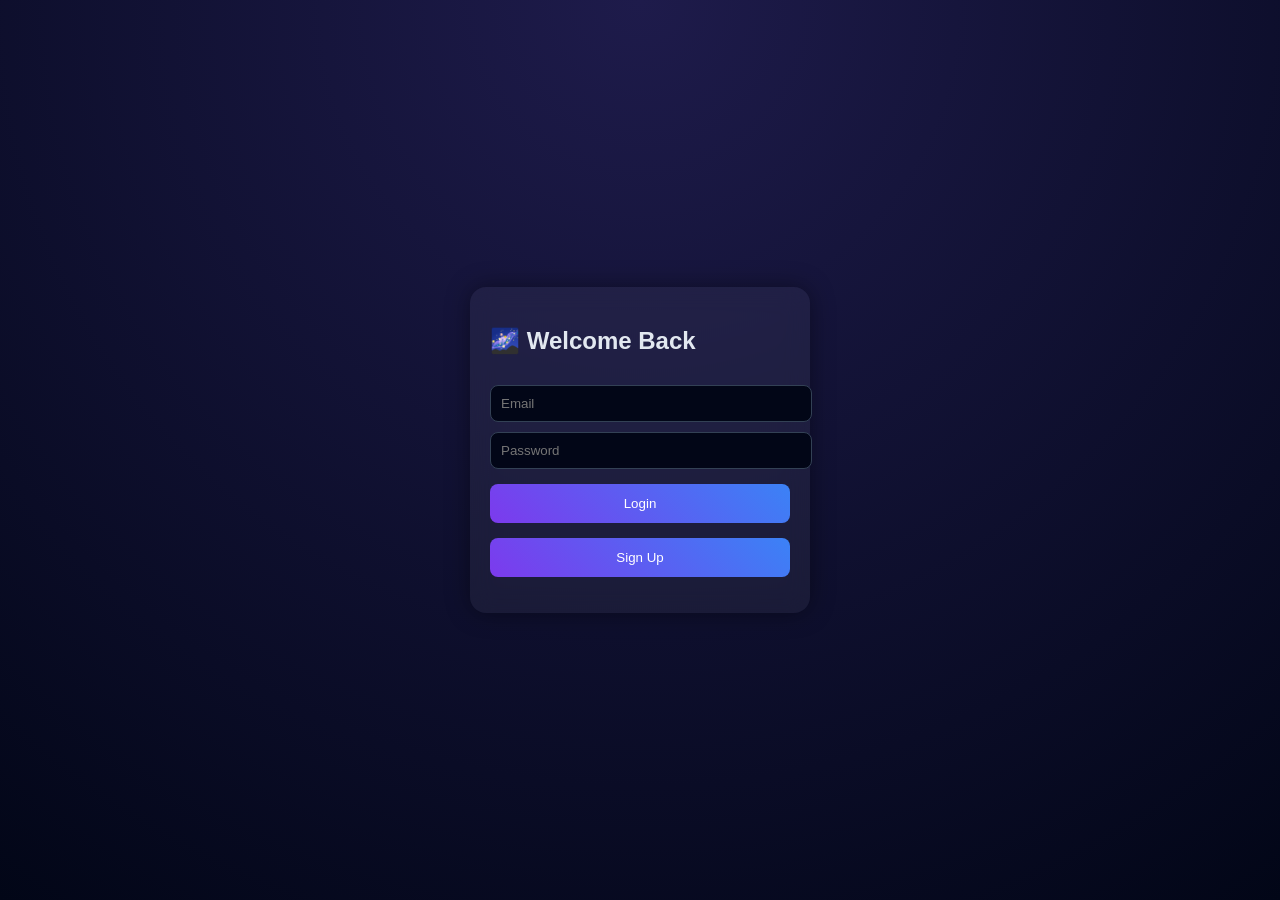
==== auth.html @ cc4fe6dd "logic is working" ====
<!DOCTYPE html>
<html>
<head>
  <title>Auth</title>

  <link rel="stylesheet" href="../css/styles.css">

  <link href="https://fonts.googleapis.com/css2?family=Poppins:wght@300;500;700&display=swap" rel="stylesheet">
</head>

<body>

<div class="auth-container">

  <div class="card auth-card fade-in">

    <h2>🌌 Welcome Back</h2>

    <input id="email" placeholder="Email" />
    <input id="password" type="password" placeholder="Password" />

    <button class="btn-custom" onclick="login()">Login</button>
    <button class="btn-custom secondary-btn" onclick="signup()">Sign Up</button>

    <p id="authMsg"></p>

  </div>

</div>

<script src="../js/auth.js"></script>

</body>
</html>
---- css/styles.css ----
body {
  margin: 0;
  font-family: 'Segoe UI', sans-serif;
  background: radial-gradient(circle at top, #1e1b4b, #020617);
  color: #e2e8f0;
}

/* Layout */
.container {
  padding: 40px;
}

/* Grid */
.grid {
  display: grid;
  grid-template-columns: 1fr 1fr;
  gap: 20px;
}

/* Cards */
.card {
  background: rgba(255, 255, 255, 0.05);
  padding: 20px;
  border-radius: 16px;
  backdrop-filter: blur(12px);
  box-shadow: 0 0 25px rgba(0,0,0,0.4);
}

/* Inputs */
input, select {
  width: 100%;
  padding: 10px;
  margin-top: 10px;
  background: #020617;
  border: 1px solid #334155;
  color: white;
  border-radius: 8px;
}

/* Button */
.btn-custom {
  margin-top: 15px;
  width: 100%;
  padding: 12px;
  border: none;
  border-radius: 8px;
  background: linear-gradient(45deg, #7c3aed, #3b82f6);
  color: white;
  cursor: pointer;
}

/* Table */
table {
  width: 100%;
  margin-top: 20px;
  border-collapse: collapse;
}

th, td {
  padding: 10px;
  border-bottom: 1px solid #334155;
  text-align: left;
}

/* Auth Page */
.auth-container {
  height: 100vh;
  display: flex;
  justify-content: center;
  align-items: center;
}

.auth-card {
  width: 300px;
}
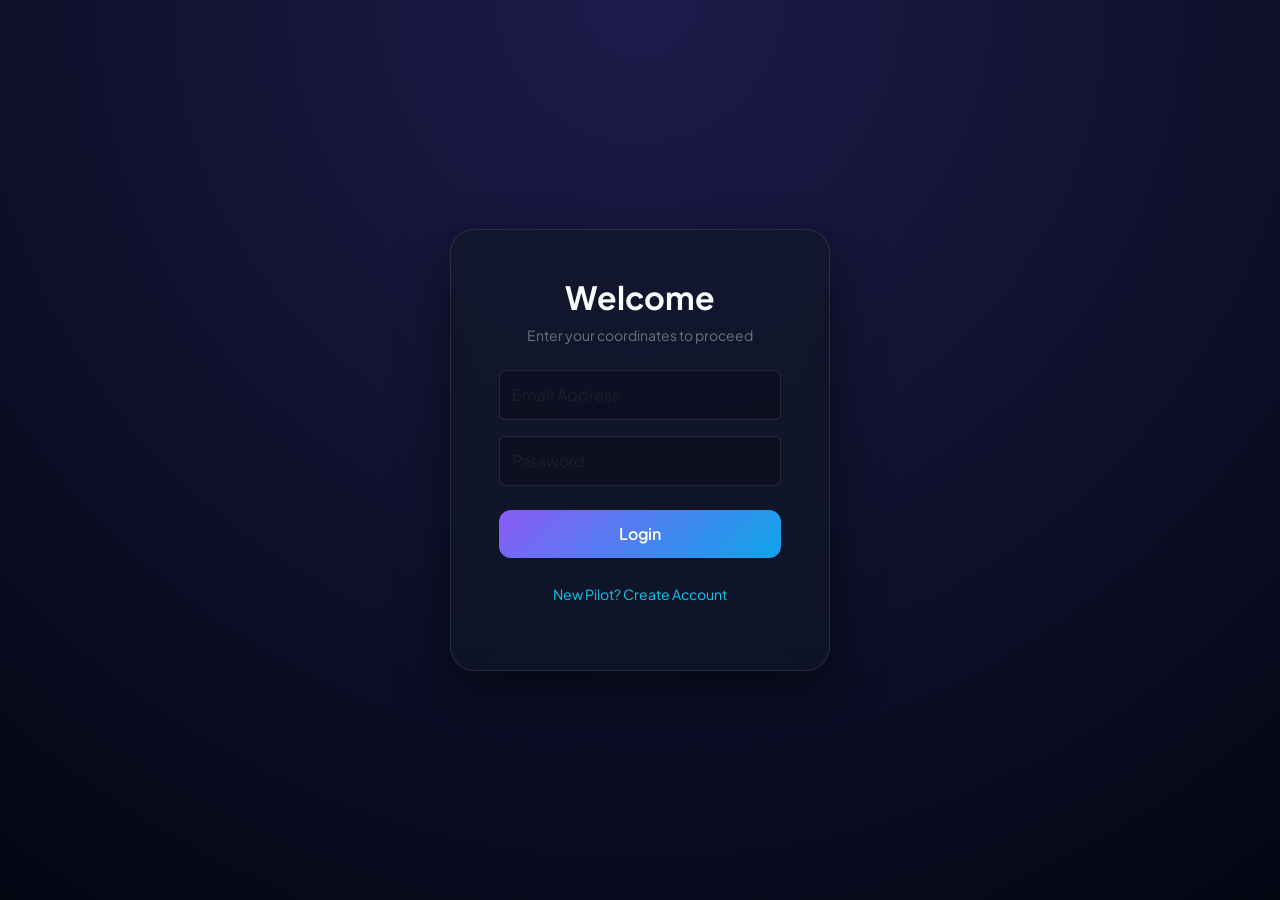
==== commit 65359169: "logic is working" ====
--- a/auth.html
+++ b/auth.html
@@ -1,34 +1,31 @@
 <!DOCTYPE html>
 <html>
 <head>
-  <title>Auth</title>
+    <title>Nebula Login</title>
+    <link rel="stylesheet" href="https://cdn.jsdelivr.net/npm/bootstrap@5.3.0/dist/css/bootstrap.min.css">
+    <link rel="stylesheet" href="css/styles.css">
+</head>
+<body class="d-flex align-items-center">
+    <div class="container">
+        <div class="row justify-content-center">
+            <div class="col-md-4 glass p-5 text-center">
+                <h2 id="authTitle" class="fw-bold mb-2">Welcome</h2>
+                <p class="text-secondary mb-4 small">Enter your coordinates to proceed</p>
+                
+                <form onsubmit="handleAuth(event)">
+                    <input type="email" id="email" class="form-control mb-3" placeholder="Email Address" required>
+                    <input type="password" id="password" class="form-control mb-4" placeholder="Password" required>
+                    <button id="authBtn" class="btn btn-nebula w-100">Login</button>
+                </form>
 
-  <link rel="stylesheet" href="../css/styles.css">
-
-  <link href="https://fonts.googleapis.com/css2?family=Poppins:wght@300;500;700&display=swap" rel="stylesheet">
-</head>
-
-<body>
-
-<div class="auth-container">
-
-  <div class="card auth-card fade-in">
-
-    <h2>🌌 Welcome Back</h2>
-
-    <input id="email" placeholder="Email" />
-    <input id="password" type="password" placeholder="Password" />
-
-    <button class="btn-custom" onclick="login()">Login</button>
-    <button class="btn-custom secondary-btn" onclick="signup()">Sign Up</button>
-
-    <p id="authMsg"></p>
-
-  </div>
-
-</div>
-
-<script src="../js/auth.js"></script>
-
+                <div class="mt-4">
+                    <a href="#" onclick="toggleAuth()" id="toggleLink" class="small text-decoration-none text-info">New Pilot? Create Account</a>
+                </div>
+                <p id="authMsg" class="mt-3 small"></p>
+            </div>
+        </div>
+    </div>
+    <script src="js/script.js"></script>
+    <script src="js/auth.js"></script>
 </body>
 </html>
--- a/css/styles.css
+++ b/css/styles.css
@@ -1,75 +1,104 @@
-body {
-  margin: 0;
-  font-family: 'Segoe UI', sans-serif;
-  background: radial-gradient(circle at top, #1e1b4b, #020617);
-  color: #e2e8f0;
+@import url('https://fonts.googleapis.com/css2?family=Plus+Jakarta+Sans:wght@300;400;600;800&display=swap');
+
+:root {
+    --bg: #030712;
+    --card: rgba(17, 24, 39, 0.7);
+    --neon-purple: #8b5cf6;
+    --neon-blue: #0ea5e9;
+    --neon-pink: #f472b6;
+    --text: #f8fafc;
 }
 
-/* Layout */
-.container {
-  padding: 40px;
+body {
+    background: radial-gradient(circle at 50% 0%, #1e1b4b 0%, #030712 100%);
+    color: var(--text);
+    font-family: 'Plus Jakarta Sans', sans-serif;
+    min-height: 100vh;
+    overflow-x: hidden;
 }
 
-/* Grid */
-.grid {
-  display: grid;
-  grid-template-columns: 1fr 1fr;
-  gap: 20px;
+.glass {
+    background: var(--card);
+    backdrop-filter: blur(12px);
+    border: 1px solid rgba(255, 255, 255, 0.1);
+    border-radius: 24px;
+    box-shadow: 0 20px 50px rgba(0,0,0,0.5);
 }
 
-/* Cards */
-.card {
-  background: rgba(255, 255, 255, 0.05);
-  padding: 20px;
-  border-radius: 16px;
-  backdrop-filter: blur(12px);
-  box-shadow: 0 0 25px rgba(0,0,0,0.4);
+.btn-nebula {
+    background: linear-gradient(135deg, var(--neon-purple), var(--neon-blue));
+    border: none; color: white; font-weight: 600;
+    padding: 12px 24px; border-radius: 12px;
+    transition: all 0.3s ease;
 }
 
-/* Inputs */
-input, select {
-  width: 100%;
-  padding: 10px;
-  margin-top: 10px;
-  background: #020617;
-  border: 1px solid #334155;
-  color: white;
-  border-radius: 8px;
+.btn-nebula:hover {
+    box-shadow: 0 0 20px rgba(139, 92, 246, 0.4);
+    transform: translateY(-2px);
 }
 
-/* Button */
-.btn-custom {
-  margin-top: 15px;
-  width: 100%;
-  padding: 12px;
-  border: none;
-  border-radius: 8px;
-  background: linear-gradient(45deg, #7c3aed, #3b82f6);
-  color: white;
-  cursor: pointer;
+.nav-link { color: rgba(255,255,255,0.7); transition: 0.3s; }
+.nav-link:hover { color: var(--neon-blue); }
+
+/* Table UI */
+.custom-table { width: 100%; border-collapse: separate; border-spacing: 0 10px; }
+.custom-table tr { background: rgba(255,255,255,0.03); border-radius: 12px; transition: 0.3s; }
+.custom-table tr:hover { background: rgba(255,255,255,0.08); }
+.custom-table td, .custom-table th { padding: 15px; border: none; }
+.custom-table th { text-transform: uppercase; font-size: 11px; letter-spacing: 1px; color: var(--neon-blue); }
+
+.status-badge {
+    padding: 5px 12px; border-radius: 20px; font-size: 12px; font-weight: bold;
+}
+.status-200 { background: rgba(16, 185, 129, 0.2); color: #10b981; border: 1px solid #10b981; }
+.status-err { background: rgba(239, 68, 68, 0.2); color: #ef4444; border: 1px solid #ef4444; }
+
+input, select {
+    background: rgba(0,0,0,0.2) !important;
+    border: 1px solid rgba(255,255,255,0.1) !important;
+    color: white !important;
+    padding: 12px !important;
 }
 
-/* Table */
-table {
-  width: 100%;
-  margin-top: 20px;
-  border-collapse: collapse;
+/* Status Indicator Styling */
+.status-pill-container {
+    display: inline-flex;
+    align-items: center;
+    padding: 8px 16px;
+    border-radius: 50px;
+    background: rgba(255, 255, 255, 0.03);
+    border: 1px solid rgba(255, 255, 255, 0.1);
+    backdrop-filter: blur(5px);
+    font-size: 0.85rem;
+    font-weight: 600;
+    letter-spacing: 1px;
+    text-transform: uppercase;
 }
 
-th, td {
-  padding: 10px;
-  border-bottom: 1px solid #334155;
-  text-align: left;
+.status-dot {
+    width: 8px;
+    height: 8px;
+    border-radius: 50%;
+    margin-right: 10px;
+    display: inline-block;
 }
 
-/* Auth Page */
-.auth-container {
-  height: 100vh;
-  display: flex;
-  justify-content: center;
-  align-items: center;
+/* Pulsing animation for errors */
+@keyframes pulse-red {
+    0% { box-shadow: 0 0 0 0 rgba(244, 114, 182, 0.7); }
+    70% { box-shadow: 0 0 0 10px rgba(244, 114, 182, 0); }
+    100% { box-shadow: 0 0 0 0 rgba(244, 114, 182, 0); }
 }
 
-.auth-card {
-  width: 300px;
-}+.dot-stable {
+    background-color: #22d3ee;
+    box-shadow: 0 0 10px #22d3ee;
+}
+
+.dot-unstable {
+    background-color: #f472b6;
+    animation: pulse-red 2s infinite;
+}
+
+.text-stable { color: #22d3ee; }
+.text-unstable { color: #f472b6; }
